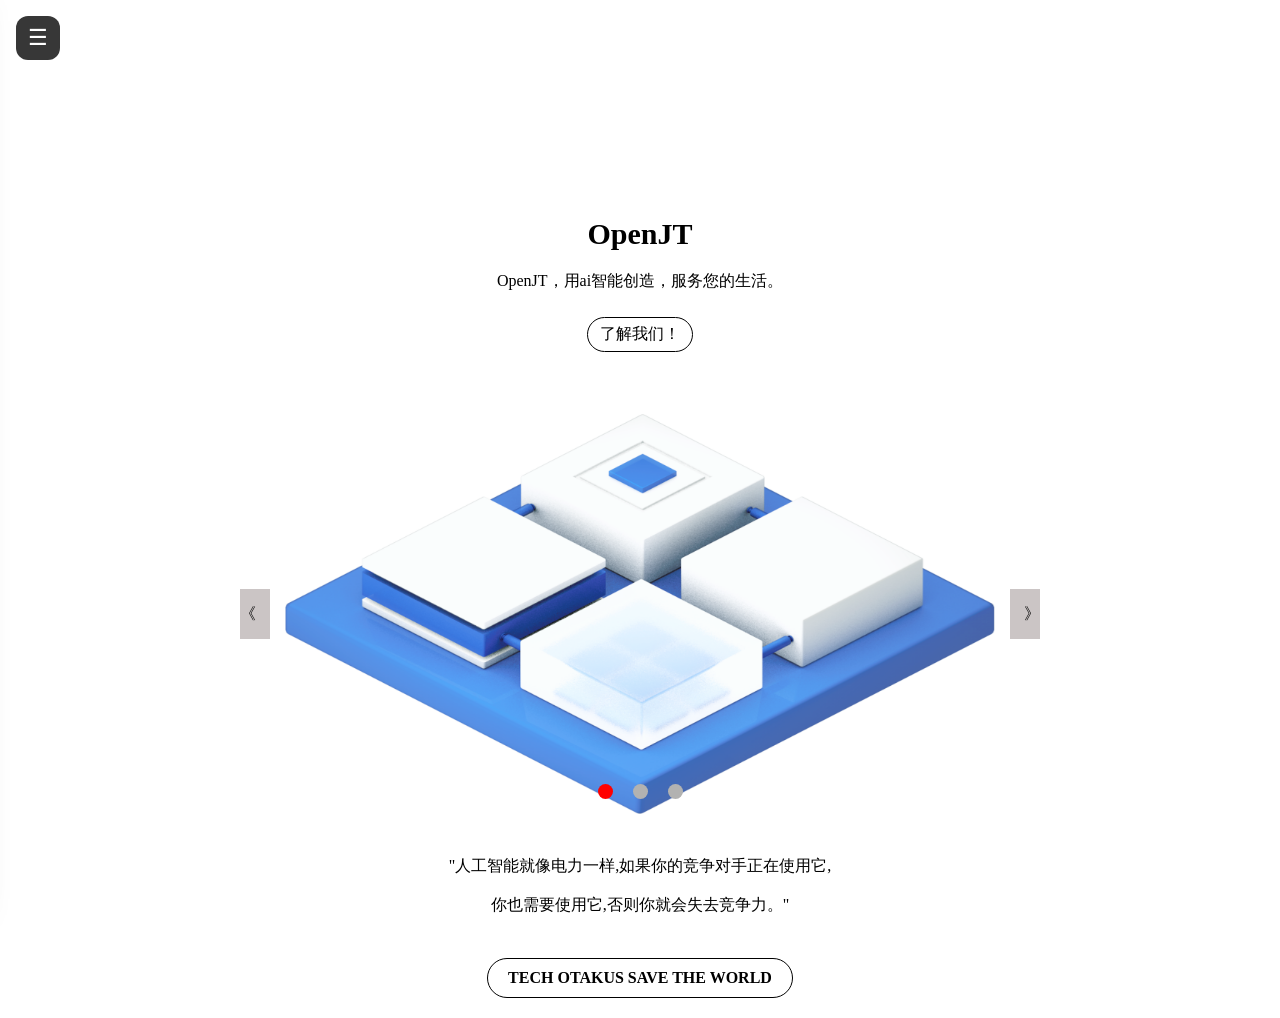
==== WebSource/index.html @ fde2950a "final" ====
<!DOCTYPE html>
<html lang="en">

<head>
    <meta charset="UTF-8">
    <meta name="viewport" content="width=device-width, initial-scale=1.0">
    <title>OpenJT</title>
    <link rel="stylesheet" href="./css/index.css">
    <link rel="stylesheet" href="./css/sidebar.css">

</head>

<body>
<!--<header>-->
<!--    <button class="menu"><a href="#">&#9776;</a></button>-->
<!--    <h1>OpenJT</h1>-->
<!--    <nav>-->
<!--        <ul class="list">-->
<!--            <li><a href="index.html" id="首页">首页</a></li>-->
<!--            <li><a href="html/showMap.html">地图标记点展示</a></li>-->
<!--            <li><a href="html/.html">关于我们</a></li>-->
<!--        </ul>-->
<!--    </nav>-->
<!--</header>-->
<main>
    <section class="headers">
        <h1><strong>OpenJT</strong></h1>
        <p>OpenJT，用ai智能创造，服务您的生活。</p> </strong>
        <a href="html/aboutus.html">
            了解我们！
        </a>
    </section>
    <section class="ban">
        <div id="banner">
            <div class="prev">《</div>
            <div class="next">》</div>
            <div>
                <ul id="dots">
                    <li class="001"></li>
                    <li class="002"></li>
                    <li class="003"></li>
                </ul>
            </div>
            <ul id="imagelist">
                <li><img src="png/img_1.png"></img></li>
                <li><img src="png/img_2.png"></img></li>
                <li><img src="png/img_3.png"></img></li>
                <li><img src="png/img_1.png"></img></li>
            </ul>
            <script src="./js/index.js"></script>
            <script src="./js/sidebar.js"></script>
        </div>
    </section>
    <section class="quote">
        <p>
        <blockquote class="1">"人工智能就像电力一样,如果你的竞争对手正在使用它,</blockquote><em></em><br />
        <blockquote>你也需要使用它,否则你就会失去竞争力。"</blockquote><em></em>
        </p>
    </section>
    <section class="xuanyan">
        <p><strong>TECH OTAKUS SAVE THE WORLD</strong></p>
    </section>
</main>

</body>

</html>
---- WebSource/css/index.css ----
* {
    margin: 0;
    padding: 0;
    text-decoration: none;
    list-style: none;
}

/* 全局设置,把所有样式清空 */

html {
    height: 100%;
    background-image: url(../img/back.png);
    background-repeat: no-repeat;
    background-size: cover;
}

#首页 {
    color: rgb(32, 60, 198);
}

header {
    background-color: rgba(191, 183, 183, 0.95);
    top: 0;
    /*到页首的距离为0*/
    height: 80px;
    width: 100%;
    /*宽度填充整个网页*/
    position: fixed;
    /*保证header不随页面滑动*/
    z-index: 9999;
    /* 优先级设为9999 */
}

header li {
    display: inline;
    padding: 10px;
    position: relative;
}

.list {
    display: flex;
}

.list a{
    font-size: 17px;
    text-decoration: none;
    color: black;
    padding: 5px 10px;
    border-radius: 20px;
    border: 1px solid rgba(191, 183, 183, 0.95);
    right: 10px;
}

.list a:hover {
    background-color: gainsboro;
    display: inline;
}

header .list{
    position: absolute;
    top: 15px;
    right: 10px;
}

header h1 {
    font-size: 30px;
    position: absolute;
    top:15px;
    left: 30px;
    cursor: default;
}

.headers h1 {
    font-size: 30px;
}

.headers {
    height: 350px;
    display: flex;
    flex-direction: column;
    align-items: center;
    justify-content: center;
}

.headers h1 {
    margin-top: 180px;
}

.headers p {
    margin: 20px
}

.headers a {
    margin: 5px;
    color: black;
    padding: 6px 12px;
    border-radius: 20px;
    /*设置边框圆角化程度*/
    border: 1px solid;
}

.headers a:hover {
    padding: 6px 12px;
    background-color: gainsboro;
}

/*设置当鼠标悬停在其上时的css样式*/

section {

    margin: 2px;
    padding: 20px 50px;
}

#banner {
    border-radius: 20px;
    width: 800px;
    height: 400px;
    /*设置图片区域的宽高，为js的设计奠基*/
    position: absolute;
    overflow: hidden;
    /*超出banner的部分隐藏*/
    margin: 0;
    padding: 0;

    left: 50%;
    margin-left: -400px;
    /*使banner水平居中*/
}

#imagelist {
    width: 3200px;
    /*4倍banner的width*/
    height: 400px;
}

#imagelist img {
    width: 800px;
    height: 400px;
}

#imagelist li {
    float: left;
    /*使其左横排*/
}

#dots {
    display: flex;
    /*将#dot设置为flexbox*/
    width: 800px;
    position: absolute;

    left: 50%;
    margin-left: -400px;
    /*使之水平居中*/
    bottom: 5px;
    cursor: pointer;
    /*鼠标悬停时提示可点击(实际上未实现这一功能)*/
    justify-content: center;
    /*使其子元素li水平居中*/
}

#dots li {
    bottom: 0px;
    width: 15px;
    height: 15px;
    background-color: rgb(178, 178, 177);
    border-radius: 50%;
    /*画一个小圆点*/
    margin: 10px;
}

blockquote {
    color: black
}

.ban {
    height: 400px;
    width: 800px;
}

.linian {
    /* background-color: white; */
    display: flex;
    flex-direction: column;
    align-items: center;
}

.quote {
    display: flex;
    flex-direction: column;
    /*flexbox方向为栏，竖向排列*/
    align-items: center;
    justify-content: center;
}

.quote p {
    border: 1px soild;
}

.xuanyan {
    display: flex;
    flex-direction: column;
    align-items: center;
}

.xuanyan p {
    border: 1px solid;
    border-radius: 30px;
    padding: 10px 20px;
}

.menu {
    display: none;
}

.daohang {
    display: none;
}

.prev {
    background-color: rgba(191, 183, 183, 0.8);
    width: 30px;
    height: 50px;
    display: flex;
    align-items: center;
    justify-content: flex-start;
    /*文字水平居于flexbox的开头，垂直居中*/
    position: absolute;

    top: 50%;
    margin-top: -25px;
    /*使prev垂直居中*/
    cursor: pointer;
}

.next {
    background-color: rgba(191, 183, 183, 0.8);
    width: 30px;
    height: 50px;
    display: flex;
    align-items: center;
    justify-content: flex-end;
    position: absolute;
    right: 0px;
    top: 50%;
    margin-top: -25px;
    cursor: pointer;
}


/* 响应式设计 */
/* @media screen and (max-width:800px)
/*当屏幕宽度小于800px时，css样式改变
    {
    .list {
        display: none;
        /*list消失
    }

    header h1 {
        left: 50%;
        transform: translateX(-50%);
    }

    .menu {
        display: block;
        background-color: transparent;
        font-size: 39px;
        border: none;
        position: absolute;
        left: 40px;
        top: 24px;
        cursor: pointer;
        /*汉堡菜单出现
    }


    .menu a {
        color: #000;
        display: block;
        text-decoration: none;
    }

    .menu a:hover {
        text-decoration: none;
    }

    #banner {
        width: 500px;
        height: 250px;
        position: absolute;
        overflow: hidden;
        margin: 0;
        padding: 0;
        text-decoration: none;
        list-style: none;
        justify-items: center;
        align-items: center;
        left: 50%;
        margin-left: -250px;
    }

    #imagelist {
        width: 2000px;
        height: 250px;
        text-align: center;
    }

    #imagelist img {
        width: 500px;
        height: 250px;
    }

    #imagelist li {
        float: left;

    }

    .ban {
        height: 250px;
        width: 500px;
    }
} */
---- WebSource/css/sidebar.css ----
/* ===== Sidebar (global) ===== */
.sidebar-toggle {
    position: fixed;
    top: 16px;
    left: 16px;
    z-index: 9999;
    width: 44px;
    height: 44px;
    border: none;
    border-radius: 12px;
    background: rgba(20, 20, 20, 0.85);
    color: #fff;
    font-size: 22px;
    cursor: pointer;
}

.sidebar-overlay {
    position: fixed;
    inset: 0;
    z-index: 9998;
    background: rgba(0, 0, 0, 0.35);
    opacity: 0;
    pointer-events: none;
    transition: opacity 0.2s ease;
}

.sidebar {
    position: fixed;
    top: 0;
    left: 0;
    z-index: 9999;
    width: 260px;
    height: 100vh;
    background: #111;
    color: #fff;
    transform: translateX(-110%);
    transition: transform 0.22s ease;
    box-shadow: 0 10px 30px rgba(0,0,0,0.35);
    display: flex;
    flex-direction: column;
}

.sidebar.open {
    transform: translateX(0);
}

.sidebar.open + .sidebar-overlay {
    opacity: 1;
    pointer-events: auto;
}

.sidebar-header {
    padding: 16px 16px 10px 16px;
    display: flex;
    align-items: center;
    justify-content: space-between;
    border-bottom: 1px solid rgba(255,255,255,0.08);
}

.sidebar-title {
    font-size: 16px;
    font-weight: 700;
    letter-spacing: 0.5px;
}

.sidebar-close {
    border: none;
    background: transparent;
    color: #fff;
    font-size: 22px;
    cursor: pointer;
    width: 36px;
    height: 36px;
    border-radius: 10px;
}
.sidebar-close:hover { background: rgba(255,255,255,0.08); }

.sidebar-nav {
    padding: 10px;
    display: flex;
    flex-direction: column;
    gap: 6px;
}

.sidebar-nav a {
    display: block;
    padding: 10px 12px;
    border-radius: 12px;
    color: rgba(255,255,255,0.86);
    text-decoration: none;
    font-size: 14px;
    line-height: 1.2;
    background: transparent;
    transition: background 0.15s ease, color 0.15s ease;
}

.sidebar-nav a:hover {
    background: rgba(255,255,255,0.08);
    color: #fff;
}

.sidebar-nav a.active,
.sidebar-nav a[aria-current="page"] {
    background: rgba(0, 160, 255, 0.22);
    color: #fff;
    outline: 1px solid rgba(0, 160, 255, 0.45);
}

/* 小屏优化 */
@media (max-width: 480px) {
    .sidebar { width: 78vw; }
}
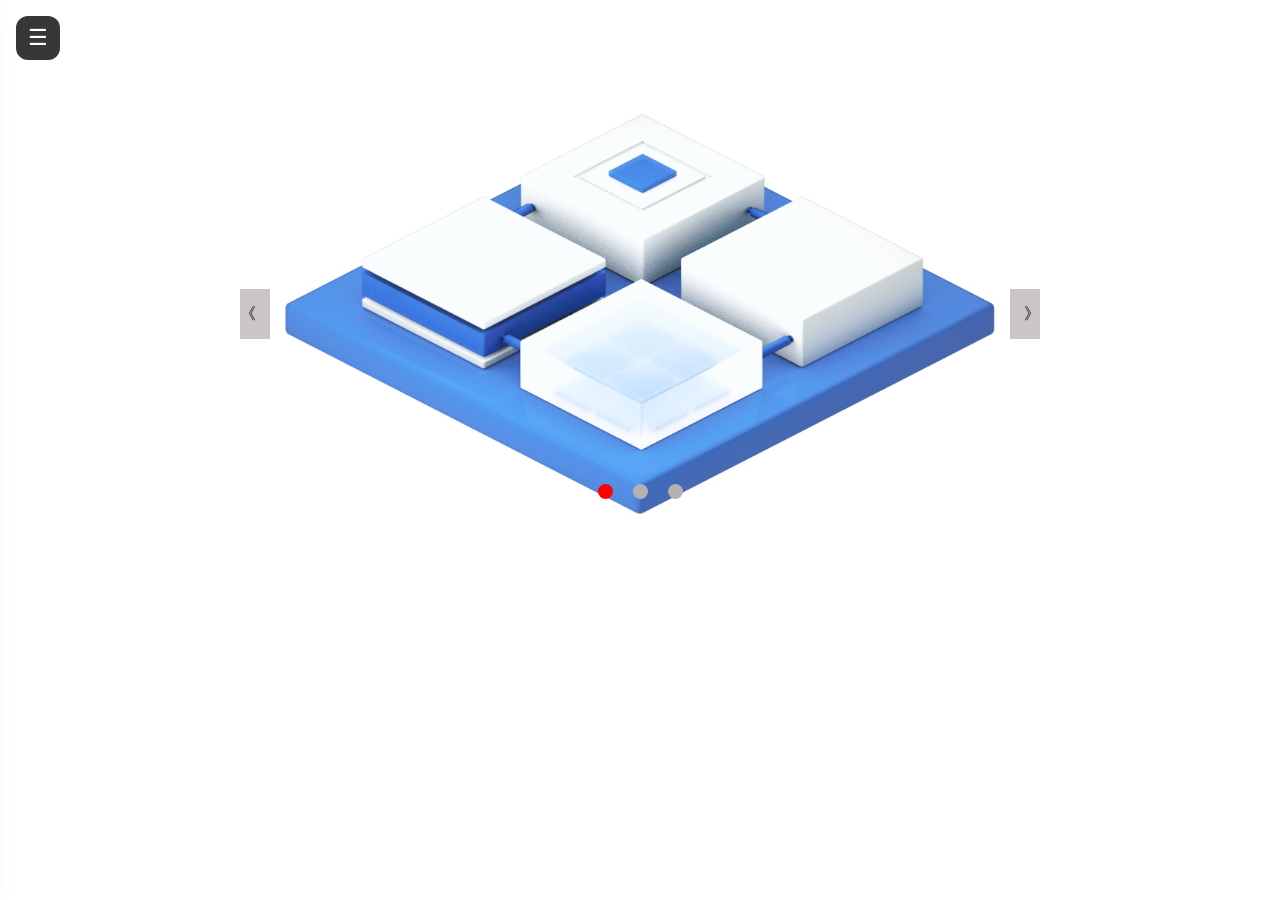
==== commit 0b07ad1a: "feat: 完善运输调度仿真与加权实验沙箱 - 整合实时监控、车辆订单管理、路线动画与突发事件模拟 - 支持基准、收益启发式和加权多目标调度及全订单完成比较 - 保存实验快照、权重、运行历史与同条件 " ====
--- a/WebSource/index.html
+++ b/WebSource/index.html
@@ -11,24 +11,8 @@
 </head>
 
 <body>
-<!--<header>-->
-<!--    <button class="menu"><a href="#">&#9776;</a></button>-->
-<!--    <h1>OpenJT</h1>-->
-<!--    <nav>-->
-<!--        <ul class="list">-->
-<!--            <li><a href="index.html" id="首页">首页</a></li>-->
-<!--            <li><a href="html/showMap.html">地图标记点展示</a></li>-->
-<!--            <li><a href="html/.html">关于我们</a></li>-->
-<!--        </ul>-->
-<!--    </nav>-->
-<!--</header>-->
 <main>
     <section class="headers">
-        <h1><strong>OpenJT</strong></h1>
-        <p>OpenJT，用ai智能创造，服务您的生活。</p> </strong>
-        <a href="html/aboutus.html">
-            了解我们！
-        </a>
     </section>
     <section class="ban">
         <div id="banner">
@@ -51,15 +35,6 @@
             <script src="./js/sidebar.js"></script>
         </div>
     </section>
-    <section class="quote">
-        <p>
-        <blockquote class="1">"人工智能就像电力一样,如果你的竞争对手正在使用它,</blockquote><em></em><br />
-        <blockquote>你也需要使用它,否则你就会失去竞争力。"</blockquote><em></em>
-        </p>
-    </section>
-    <section class="xuanyan">
-        <p><strong>TECH OTAKUS SAVE THE WORLD</strong></p>
-    </section>
 </main>
 
 </body>
--- a/WebSource/css/index.css
+++ b/WebSource/css/index.css
@@ -56,55 +56,14 @@
     display: inline;
 }
 
-header .list{
-    position: absolute;
-    top: 15px;
-    right: 10px;
-}
-
-header h1 {
-    font-size: 30px;
-    position: absolute;
-    top:15px;
-    left: 30px;
-    cursor: default;
-}
-
-.headers h1 {
-    font-size: 30px;
-}
-
 .headers {
-    height: 350px;
+    height: 50px;
     display: flex;
     flex-direction: column;
     align-items: center;
     justify-content: center;
 }
 
-.headers h1 {
-    margin-top: 180px;
-}
-
-.headers p {
-    margin: 20px
-}
-
-.headers a {
-    margin: 5px;
-    color: black;
-    padding: 6px 12px;
-    border-radius: 20px;
-    /*设置边框圆角化程度*/
-    border: 1px solid;
-}
-
-.headers a:hover {
-    padding: 6px 12px;
-    background-color: gainsboro;
-}
-
-/*设置当鼠标悬停在其上时的css样式*/
 
 section {
 
--- a/WebSource/css/sidebar.css
+++ b/WebSource/css/sidebar.css
@@ -83,27 +83,55 @@
 }
 
 .sidebar-nav a {
-    display: block;
-    padding: 10px 12px;
+    display: flex;
+    align-items: center;
+    gap: 4px;
+    padding: 11px 14px;
     border-radius: 12px;
-    color: rgba(255,255,255,0.86);
+    color: rgba(255,255,255,0.82);
     text-decoration: none;
-    font-size: 14px;
-    line-height: 1.2;
+    font-size: 15px;
+    font-weight: 450;
+    letter-spacing: -0.01em;
+    line-height: 1.3;
     background: transparent;
-    transition: background 0.15s ease, color 0.15s ease;
+    transition: background 0.18s ease, color 0.18s ease, padding 0.18s ease;
+}
+
+.sidebar-nav a::after {
+    content: "›";
+    font-size: 18px;
+    font-weight: 300;
+    margin-left: auto;
+    opacity: 0;
+    transform: translateX(-6px);
+    transition: opacity 0.18s ease, transform 0.18s ease;
+    color: #2997ff;
 }
 
 .sidebar-nav a:hover {
-    background: rgba(255,255,255,0.08);
+    background: rgba(255,255,255,0.07);
     color: #fff;
+    padding-left: 17px;
+}
+
+.sidebar-nav a:hover::after {
+    opacity: 1;
+    transform: translateX(0);
 }
 
 .sidebar-nav a.active,
 .sidebar-nav a[aria-current="page"] {
-    background: rgba(0, 160, 255, 0.22);
+    background: rgba(41, 151, 255, 0.18);
     color: #fff;
-    outline: 1px solid rgba(0, 160, 255, 0.45);
+    font-weight: 550;
+}
+
+.sidebar-nav a.active::after,
+.sidebar-nav a[aria-current="page"]::after {
+    opacity: 1;
+    transform: translateX(0);
+    color: rgba(255,255,255,0.55);
 }
 
 /* 小屏优化 */
